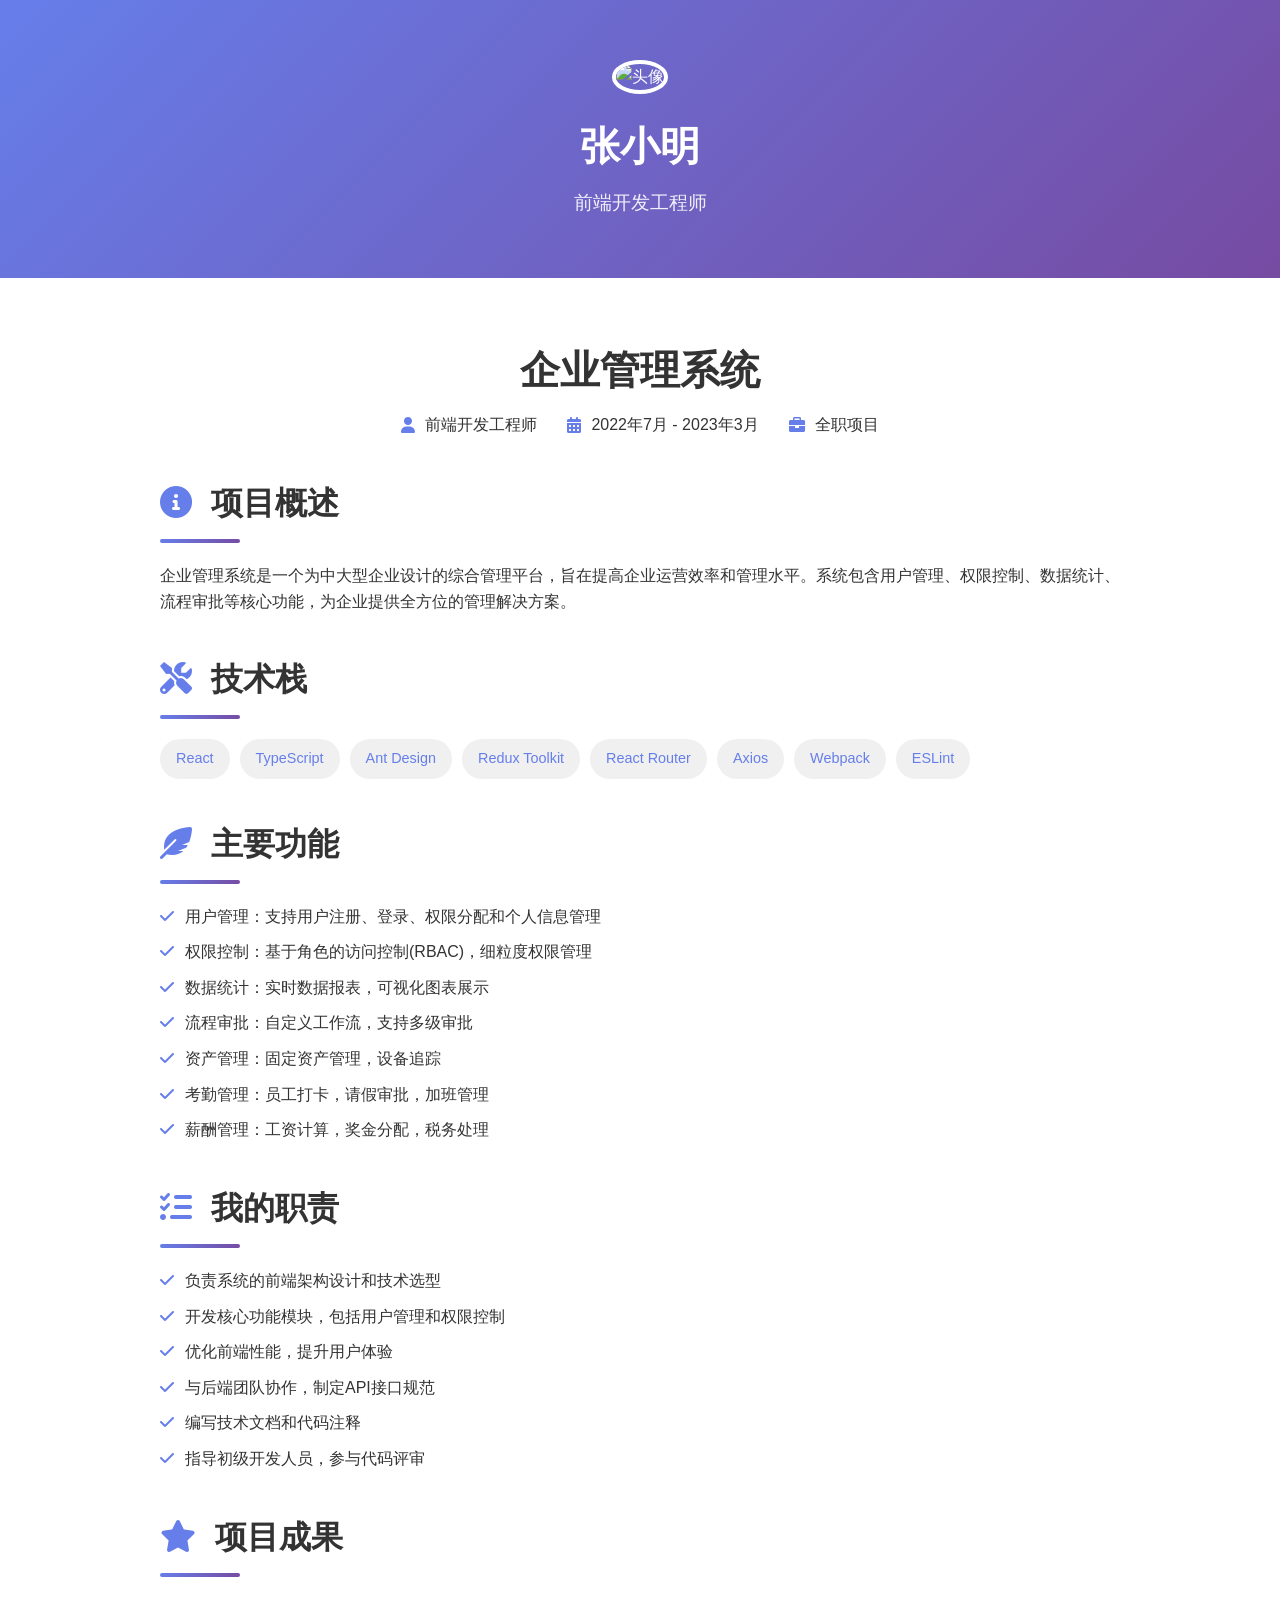
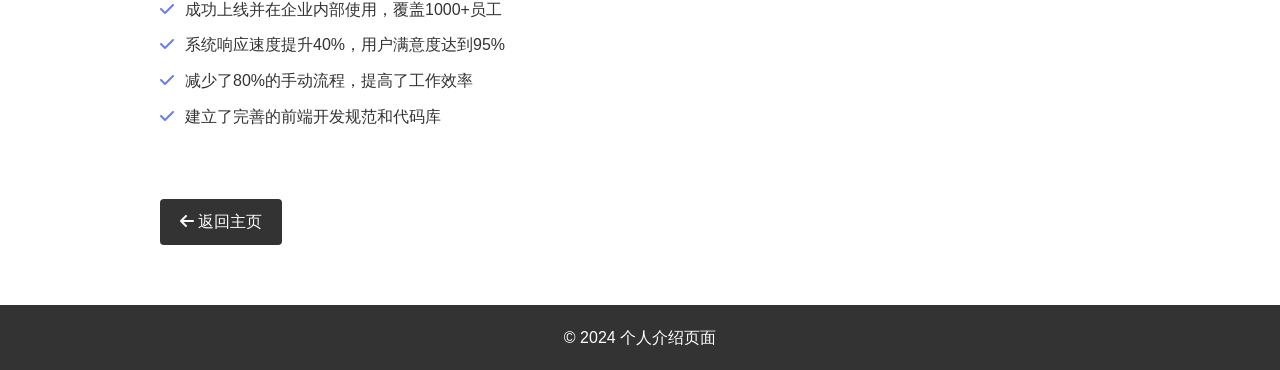
==== project1.html @ 8e8e8bc1 "Add files via upload" ====
<!DOCTYPE html>
<html lang="zh-CN">
<head>
    <meta charset="UTF-8">
    <meta name="viewport" content="width=device-width, initial-scale=1.0">
    <title>企业管理系统 - 项目详情</title>
    <link rel="stylesheet" href="style.css">
    <link rel="stylesheet" href="https://cdnjs.cloudflare.com/ajax/libs/font-awesome/6.0.0-beta3/css/all.min.css">
    <style>
        .project-detail {
            padding: 60px 0;
            background-color: white;
        }
        
        .project-header {
            text-align: center;
            margin-bottom: 40px;
        }
        
        .project-header h1 {
            font-size: 2.5rem;
            color: #333;
            margin-bottom: 10px;
        }
        
        .project-meta {
            display: flex;
            justify-content: center;
            gap: 30px;
            margin-bottom: 30px;
            flex-wrap: wrap;
        }
        
        .meta-item {
            display: flex;
            align-items: center;
            gap: 10px;
        }
        
        .meta-item i {
            color: #667eea;
        }
        
        .project-content {
            max-width: 1000px;
            margin: 0 auto;
            padding: 0 20px;
        }
        
        .section {
            margin-bottom: 40px;
        }
        
        .section h2 {
            text-align: left;
            margin-bottom: 20px;
        }
        
        .section h2::after {
            margin-left: 0;
        }
        
        .tech-stack {
            display: flex;
            flex-wrap: wrap;
            gap: 10px;
            margin-top: 15px;
        }
        
        .tech-item {
            padding: 8px 16px;
            background-color: #f0f0f0;
            border-radius: 20px;
            font-size: 0.9rem;
            color: #667eea;
            font-weight: 500;
        }
        
        .feature-list {
            list-style: none;
            margin-top: 15px;
        }
        
        .feature-list li {
            margin-bottom: 10px;
            padding-left: 25px;
            position: relative;
        }
        
        .feature-list li::before {
            content: '\f00c';
            font-family: 'Font Awesome 5 Free';
            font-weight: 900;
            position: absolute;
            left: 0;
            color: #667eea;
        }
        
        .back-link {
            display: inline-block;
            margin-top: 30px;
            padding: 10px 20px;
            background-color: #333;
            color: white;
            border-radius: 4px;
            text-decoration: none;
            transition: background-color 0.3s ease;
        }
        
        .back-link:hover {
            background-color: #555;
        }
        
        @media screen and (max-width: 768px) {
            .project-header h1 {
                font-size: 2rem;
            }
            
            .project-meta {
                flex-direction: column;
                align-items: center;
                gap: 15px;
            }
        }
    </style>
</head>
<body>
    <header class="header">
        <div class="container">
            <div class="profile">
                <img src="https://trae-api-cn.mchost.guru/api/ide/v1/text_to_image?prompt=professional%20avatar%20portrait%20of%20a%20software%20engineer&image_size=square" alt="头像" class="avatar">
                <h1 class="name">张小明</h1>
                <p class="title">前端开发工程师</p>
            </div>
        </div>
    </header>

    <section class="project-detail">
        <div class="container">
            <div class="project-header">
                <h1>企业管理系统</h1>
                <div class="project-meta">
                    <div class="meta-item">
                        <i class="fas fa-user"></i>
                        <span>前端开发工程师</span>
                    </div>
                    <div class="meta-item">
                        <i class="fas fa-calendar-alt"></i>
                        <span>2022年7月 - 2023年3月</span>
                    </div>
                    <div class="meta-item">
                        <i class="fas fa-briefcase"></i>
                        <span>全职项目</span>
                    </div>
                </div>
            </div>

            <div class="project-content">
                <div class="section">
                    <h2><i class="fas fa-info-circle"></i> 项目概述</h2>
                    <p>企业管理系统是一个为中大型企业设计的综合管理平台，旨在提高企业运营效率和管理水平。系统包含用户管理、权限控制、数据统计、流程审批等核心功能，为企业提供全方位的管理解决方案。</p>
                </div>

                <div class="section">
                    <h2><i class="fas fa-tools"></i> 技术栈</h2>
                    <div class="tech-stack">
                        <span class="tech-item">React</span>
                        <span class="tech-item">TypeScript</span>
                        <span class="tech-item">Ant Design</span>
                        <span class="tech-item">Redux Toolkit</span>
                        <span class="tech-item">React Router</span>
                        <span class="tech-item">Axios</span>
                        <span class="tech-item">Webpack</span>
                        <span class="tech-item">ESLint</span>
                    </div>
                </div>

                <div class="section">
                    <h2><i class="fas fa-feather-alt"></i> 主要功能</h2>
                    <ul class="feature-list">
                        <li>用户管理：支持用户注册、登录、权限分配和个人信息管理</li>
                        <li>权限控制：基于角色的访问控制(RBAC)，细粒度权限管理</li>
                        <li>数据统计：实时数据报表，可视化图表展示</li>
                        <li>流程审批：自定义工作流，支持多级审批</li>
                        <li>资产管理：固定资产管理，设备追踪</li>
                        <li>考勤管理：员工打卡，请假审批，加班管理</li>
                        <li>薪酬管理：工资计算，奖金分配，税务处理</li>
                    </ul>
                </div>

                <div class="section">
                    <h2><i class="fas fa-tasks"></i> 我的职责</h2>
                    <ul class="feature-list">
                        <li>负责系统的前端架构设计和技术选型</li>
                        <li>开发核心功能模块，包括用户管理和权限控制</li>
                        <li>优化前端性能，提升用户体验</li>
                        <li>与后端团队协作，制定API接口规范</li>
                        <li>编写技术文档和代码注释</li>
                        <li>指导初级开发人员，参与代码评审</li>
                    </ul>
                </div>

                <div class="section">
                    <h2><i class="fas fa-star"></i> 项目成果</h2>
                    <ul class="feature-list">
                        <li>成功上线并在企业内部使用，覆盖1000+员工</li>
                        <li>系统响应速度提升40%，用户满意度达到95%</li>
                        <li>减少了80%的手动流程，提高了工作效率</li>
                        <li>建立了完善的前端开发规范和代码库</li>
                    </ul>
                </div>

                <a href="index.html" class="back-link"><i class="fas fa-arrow-left"></i> 返回主页</a>
            </div>
        </div>
    </section>

    <footer class="footer">
        <div class="container">
            <p>&copy; 2024 个人介绍页面</p>
        </div>
    </footer>
</body>
</html>
---- style.css ----
* {
    margin: 0;
    padding: 0;
    box-sizing: border-box;
}

body {
    font-family: 'Segoe UI', Tahoma, Geneva, Verdana, sans-serif;
    line-height: 1.6;
    color: #333;
    background-color: #f5f5f5;
}

.container {
    max-width: 1200px;
    margin: 0 auto;
    padding: 0 20px;
}

.header {
    background: linear-gradient(135deg, #667eea 0%, #764ba2 100%);
    color: white;
    padding: 60px 0;
    text-align: center;
}

.profile {
    display: inline-block;
    text-align: center;
}

.avatar {
    width: 150px;
    height: 150px;
    border-radius: 50%;
    border: 4px solid white;
    margin-bottom: 20px;
    object-fit: cover;
}

.name {
    font-size: 2.5rem;
    margin-bottom: 10px;
}

.title {
    font-size: 1.2rem;
    opacity: 0.9;
}

section {
    padding: 60px 0;
}

section:nth-child(even) {
    background-color: white;
}

h2 {
    text-align: center;
    margin-bottom: 40px;
    font-size: 2rem;
    color: #333;
    position: relative;
}

h2::after {
    content: '';
    display: block;
    width: 80px;
    height: 4px;
    background: linear-gradient(135deg, #667eea 0%, #764ba2 100%);
    margin: 10px auto 0;
    border-radius: 2px;
}

h2 i {
    margin-right: 10px;
    color: #667eea;
}

.about p {
    text-align: center;
    max-width: 800px;
    margin: 0 auto;
    font-size: 1.1rem;
    line-height: 1.8;
    color: #555;
}

.timeline {
    position: relative;
    max-width: 800px;
    margin: 0 auto;
}

.timeline::after {
    content: '';
    position: absolute;
    width: 6px;
    background-color: #667eea;
    top: 0;
    bottom: 0;
    left: 50%;
    margin-left: -3px;
    border-radius: 3px;
}

.timeline-item {
    padding: 10px 40px;
    position: relative;
    background-color: inherit;
    width: 50%;
}

.timeline-item::after {
    content: '';
    position: absolute;
    width: 25px;
    height: 25px;
    right: -12px;
    background-color: white;
    border: 4px solid #667eea;
    top: 15px;
    border-radius: 50%;
    z-index: 1;
}

.timeline-content {
    padding: 20px;
    background-color: white;
    border-radius: 8px;
    box-shadow: 0 4px 6px rgba(0, 0, 0, 0.1);
}

.timeline-item:nth-child(odd) {
    left: 0;
}

.timeline-item:nth-child(even) {
    left: 50%;
}

.timeline-item:nth-child(even)::after {
    left: -12px;
}

.institution {
    font-weight: bold;
    color: #667eea;
    margin: 5px 0;
}

.period {
    color: #888;
    font-size: 0.9rem;
    margin: 5px 0;
}

.description {
    margin-top: 10px;
    line-height: 1.6;
}

.project-list {
    display: grid;
    grid-template-columns: repeat(auto-fit, minmax(300px, 1fr));
    gap: 30px;
    max-width: 1000px;
    margin: 0 auto;
}



.project-link {
    text-decoration: none;
    color: inherit;
}

.project-item {
    background-color: white;
    padding: 25px;
    border-radius: 8px;
    box-shadow: 0 4px 6px rgba(0, 0, 0, 0.1);
    transition: transform 0.3s ease, box-shadow 0.3s ease;
    position: relative;
    overflow: hidden;
}

.project-item:hover {
    transform: translateY(-5px);
    box-shadow: 0 10px 20px rgba(0, 0, 0, 0.1);
}

.project-item h3 {
    color: #667eea;
    margin-bottom: 10px;
}

.project-btn {
    display: inline-block;
    margin-top: 15px;
    padding: 8px 16px;
    background: linear-gradient(135deg, #667eea 0%, #764ba2 100%);
    color: white;
    border-radius: 4px;
    font-size: 0.9rem;
    transition: transform 0.3s ease;
}

.project-btn:hover {
    transform: translateX(5px);
}

.role {
    font-weight: bold;
    margin: 5px 0;
}

.contact-info {
    display: flex;
    flex-wrap: wrap;
    justify-content: center;
    gap: 30px;
    max-width: 800px;
    margin: 0 auto;
}

.contact-item {
    display: flex;
    align-items: center;
    gap: 10px;
    padding: 15px 20px;
    background-color: white;
    border-radius: 8px;
    box-shadow: 0 4px 6px rgba(0, 0, 0, 0.1);
    transition: transform 0.3s ease;
}

.contact-item:hover {
    transform: translateY(-3px);
    box-shadow: 0 8px 15px rgba(0, 0, 0, 0.1);
}

.contact-item i {
    color: #667eea;
    font-size: 1.2rem;
}

.contact-item a {
    color: #667eea;
    text-decoration: none;
    transition: color 0.3s ease;
}

.contact-item a:hover {
    color: #764ba2;
    text-decoration: underline;
}

.footer {
    background-color: #333;
    color: white;
    text-align: center;
    padding: 20px 0;
}

@media screen and (max-width: 768px) {
    .timeline::after {
        left: 31px;
    }
    
    .timeline-item {
        width: 100%;
        padding-left: 70px;
        padding-right: 25px;
    }
    
    .timeline-item:nth-child(even) {
        left: 0%;
    }
    
    .timeline-item::after {
        left: 19px;
    }
    
    .timeline-item:nth-child(even)::after {
        left: 19px;
    }
    
    .contact-info {
        flex-direction: column;
        align-items: center;
    }
    
    .contact-item {
        width: 100%;
        max-width: 300px;
        justify-content: center;
    }
    
    .name {
        font-size: 2rem;
    }
    
    h2 {
        font-size: 1.5rem;
    }
}

@media screen and (max-width: 480px) {
    .header {
        padding: 40px 0;
    }
    
    .avatar {
        width: 120px;
        height: 120px;
    }
    
    section {
        padding: 40px 0;
    }
    
    .project-list {
        grid-template-columns: 1fr;
    }
}
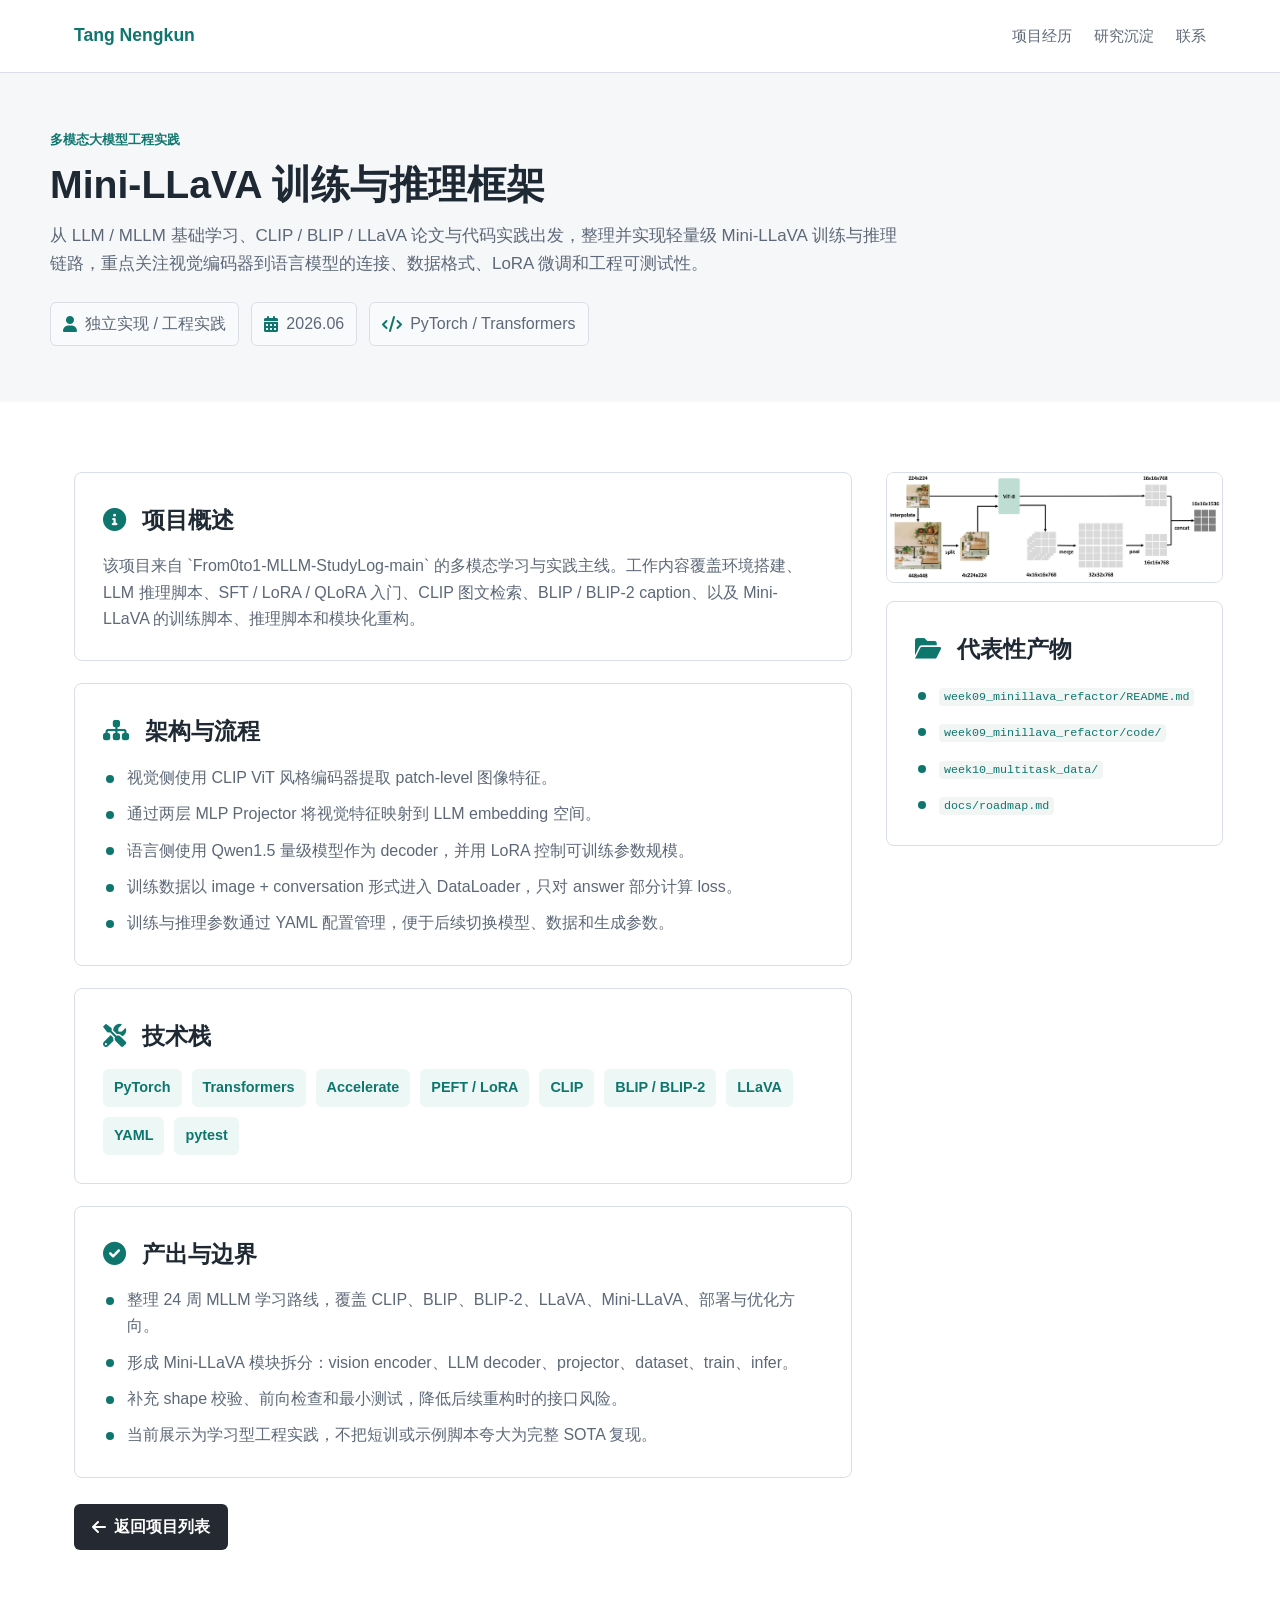
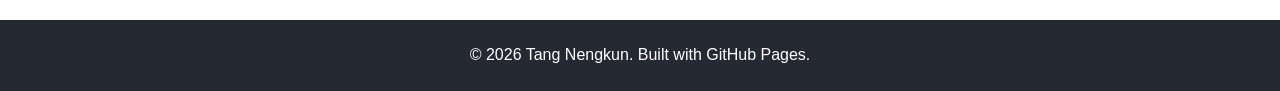
==== commit bad5faf7: "Update portfolio project experience" ====
--- a/project1.html
+++ b/project1.html
@@ -1,224 +1,110 @@
-<!DOCTYPE html>
-<html lang="zh-CN">
-<head>
-    <meta charset="UTF-8">
-    <meta name="viewport" content="width=device-width, initial-scale=1.0">
-    <title>企业管理系统 - 项目详情</title>
-    <link rel="stylesheet" href="style.css">
-    <link rel="stylesheet" href="https://cdnjs.cloudflare.com/ajax/libs/font-awesome/6.0.0-beta3/css/all.min.css">
-    <style>
-        .project-detail {
-            padding: 60px 0;
-            background-color: white;
-        }
-        
-        .project-header {
-            text-align: center;
-            margin-bottom: 40px;
-        }
-        
-        .project-header h1 {
-            font-size: 2.5rem;
-            color: #333;
-            margin-bottom: 10px;
-        }
-        
-        .project-meta {
-            display: flex;
-            justify-content: center;
-            gap: 30px;
-            margin-bottom: 30px;
-            flex-wrap: wrap;
-        }
-        
-        .meta-item {
-            display: flex;
-            align-items: center;
-            gap: 10px;
-        }
-        
-        .meta-item i {
-            color: #667eea;
-        }
-        
-        .project-content {
-            max-width: 1000px;
-            margin: 0 auto;
-            padding: 0 20px;
-        }
-        
-        .section {
-            margin-bottom: 40px;
-        }
-        
-        .section h2 {
-            text-align: left;
-            margin-bottom: 20px;
-        }
-        
-        .section h2::after {
-            margin-left: 0;
-        }
-        
-        .tech-stack {
-            display: flex;
-            flex-wrap: wrap;
-            gap: 10px;
-            margin-top: 15px;
-        }
-        
-        .tech-item {
-            padding: 8px 16px;
-            background-color: #f0f0f0;
-            border-radius: 20px;
-            font-size: 0.9rem;
-            color: #667eea;
-            font-weight: 500;
-        }
-        
-        .feature-list {
-            list-style: none;
-            margin-top: 15px;
-        }
-        
-        .feature-list li {
-            margin-bottom: 10px;
-            padding-left: 25px;
-            position: relative;
-        }
-        
-        .feature-list li::before {
-            content: '\f00c';
-            font-family: 'Font Awesome 5 Free';
-            font-weight: 900;
-            position: absolute;
-            left: 0;
-            color: #667eea;
-        }
-        
-        .back-link {
-            display: inline-block;
-            margin-top: 30px;
-            padding: 10px 20px;
-            background-color: #333;
-            color: white;
-            border-radius: 4px;
-            text-decoration: none;
-            transition: background-color 0.3s ease;
-        }
-        
-        .back-link:hover {
-            background-color: #555;
-        }
-        
-        @media screen and (max-width: 768px) {
-            .project-header h1 {
-                font-size: 2rem;
-            }
-            
-            .project-meta {
-                flex-direction: column;
-                align-items: center;
-                gap: 15px;
-            }
-        }
-    </style>
-</head>
-<body>
-    <header class="header">
-        <div class="container">
-            <div class="profile">
-                <img src="https://trae-api-cn.mchost.guru/api/ide/v1/text_to_image?prompt=professional%20avatar%20portrait%20of%20a%20software%20engineer&image_size=square" alt="头像" class="avatar">
-                <h1 class="name">张小明</h1>
-                <p class="title">前端开发工程师</p>
-            </div>
-        </div>
-    </header>
-
-    <section class="project-detail">
-        <div class="container">
-            <div class="project-header">
-                <h1>企业管理系统</h1>
-                <div class="project-meta">
-                    <div class="meta-item">
-                        <i class="fas fa-user"></i>
-                        <span>前端开发工程师</span>
-                    </div>
-                    <div class="meta-item">
-                        <i class="fas fa-calendar-alt"></i>
-                        <span>2022年7月 - 2023年3月</span>
-                    </div>
-                    <div class="meta-item">
-                        <i class="fas fa-briefcase"></i>
-                        <span>全职项目</span>
-                    </div>
-                </div>
-            </div>
-
-            <div class="project-content">
-                <div class="section">
-                    <h2><i class="fas fa-info-circle"></i> 项目概述</h2>
-                    <p>企业管理系统是一个为中大型企业设计的综合管理平台，旨在提高企业运营效率和管理水平。系统包含用户管理、权限控制、数据统计、流程审批等核心功能，为企业提供全方位的管理解决方案。</p>
-                </div>
-
-                <div class="section">
-                    <h2><i class="fas fa-tools"></i> 技术栈</h2>
-                    <div class="tech-stack">
-                        <span class="tech-item">React</span>
-                        <span class="tech-item">TypeScript</span>
-                        <span class="tech-item">Ant Design</span>
-                        <span class="tech-item">Redux Toolkit</span>
-                        <span class="tech-item">React Router</span>
-                        <span class="tech-item">Axios</span>
-                        <span class="tech-item">Webpack</span>
-                        <span class="tech-item">ESLint</span>
-                    </div>
-                </div>
-
-                <div class="section">
-                    <h2><i class="fas fa-feather-alt"></i> 主要功能</h2>
-                    <ul class="feature-list">
-                        <li>用户管理：支持用户注册、登录、权限分配和个人信息管理</li>
-                        <li>权限控制：基于角色的访问控制(RBAC)，细粒度权限管理</li>
-                        <li>数据统计：实时数据报表，可视化图表展示</li>
-                        <li>流程审批：自定义工作流，支持多级审批</li>
-                        <li>资产管理：固定资产管理，设备追踪</li>
-                        <li>考勤管理：员工打卡，请假审批，加班管理</li>
-                        <li>薪酬管理：工资计算，奖金分配，税务处理</li>
-                    </ul>
-                </div>
-
-                <div class="section">
-                    <h2><i class="fas fa-tasks"></i> 我的职责</h2>
-                    <ul class="feature-list">
-                        <li>负责系统的前端架构设计和技术选型</li>
-                        <li>开发核心功能模块，包括用户管理和权限控制</li>
-                        <li>优化前端性能，提升用户体验</li>
-                        <li>与后端团队协作，制定API接口规范</li>
-                        <li>编写技术文档和代码注释</li>
-                        <li>指导初级开发人员，参与代码评审</li>
-                    </ul>
-                </div>
-
-                <div class="section">
-                    <h2><i class="fas fa-star"></i> 项目成果</h2>
-                    <ul class="feature-list">
-                        <li>成功上线并在企业内部使用，覆盖1000+员工</li>
-                        <li>系统响应速度提升40%，用户满意度达到95%</li>
-                        <li>减少了80%的手动流程，提高了工作效率</li>
-                        <li>建立了完善的前端开发规范和代码库</li>
-                    </ul>
-                </div>
-
-                <a href="index.html" class="back-link"><i class="fas fa-arrow-left"></i> 返回主页</a>
-            </div>
-        </div>
-    </section>
-
-    <footer class="footer">
-        <div class="container">
-            <p>&copy; 2024 个人介绍页面</p>
-        </div>
-    </footer>
-</body>
-</html>+<!DOCTYPE html>
+<html lang="zh-CN">
+<head>
+    <meta charset="UTF-8">
+    <meta name="viewport" content="width=device-width, initial-scale=1.0">
+    <title>Mini-LLaVA 训练与推理框架 | 项目详情</title>
+    <link rel="stylesheet" href="style.css">
+    <link rel="stylesheet" href="https://cdnjs.cloudflare.com/ajax/libs/font-awesome/6.0.0-beta3/css/all.min.css">
+</head>
+<body>
+    <header class="detail-header">
+        <nav class="nav container" aria-label="主导航">
+            <a class="brand" href="index.html">Tang Nengkun</a>
+            <div class="nav-links">
+                <a href="index.html#projects">项目经历</a>
+                <a href="index.html#research">研究沉淀</a>
+                <a href="index.html#contact">联系</a>
+            </div>
+        </nav>
+    </header>
+
+    <main>
+        <section class="detail-hero container">
+            <p class="eyebrow">多模态大模型工程实践</p>
+            <h1>Mini-LLaVA 训练与推理框架</h1>
+            <p class="detail-summary">
+                从 LLM / MLLM 基础学习、CLIP / BLIP / LLaVA 论文与代码实践出发，整理并实现轻量级 Mini-LLaVA
+                训练与推理链路，重点关注视觉编码器到语言模型的连接、数据格式、LoRA 微调和工程可测试性。
+            </p>
+            <div class="project-meta">
+                <span class="meta-item"><i class="fas fa-user"></i> 独立实现 / 工程实践</span>
+                <span class="meta-item"><i class="fas fa-calendar-alt"></i> 2026.06</span>
+                <span class="meta-item"><i class="fas fa-code"></i> PyTorch / Transformers</span>
+            </div>
+        </section>
+
+        <section class="section-band">
+            <div class="container detail-layout">
+                <div>
+                    <section class="content-section">
+                        <h2><i class="fas fa-info-circle"></i> 项目概述</h2>
+                        <p>
+                            该项目来自 `From0to1-MLLM-StudyLog-main` 的多模态学习与实践主线。工作内容覆盖环境搭建、
+                            LLM 推理脚本、SFT / LoRA / QLoRA 入门、CLIP 图文检索、BLIP / BLIP-2 caption、以及
+                            Mini-LLaVA 的训练脚本、推理脚本和模块化重构。
+                        </p>
+                    </section>
+
+                    <section class="content-section">
+                        <h2><i class="fas fa-sitemap"></i> 架构与流程</h2>
+                        <ul class="feature-list">
+                            <li>视觉侧使用 CLIP ViT 风格编码器提取 patch-level 图像特征。</li>
+                            <li>通过两层 MLP Projector 将视觉特征映射到 LLM embedding 空间。</li>
+                            <li>语言侧使用 Qwen1.5 量级模型作为 decoder，并用 LoRA 控制可训练参数规模。</li>
+                            <li>训练数据以 image + conversation 形式进入 DataLoader，只对 answer 部分计算 loss。</li>
+                            <li>训练与推理参数通过 YAML 配置管理，便于后续切换模型、数据和生成参数。</li>
+                        </ul>
+                    </section>
+
+                    <section class="content-section">
+                        <h2><i class="fas fa-tools"></i> 技术栈</h2>
+                        <div class="tech-stack">
+                            <span class="tech-item">PyTorch</span>
+                            <span class="tech-item">Transformers</span>
+                            <span class="tech-item">Accelerate</span>
+                            <span class="tech-item">PEFT / LoRA</span>
+                            <span class="tech-item">CLIP</span>
+                            <span class="tech-item">BLIP / BLIP-2</span>
+                            <span class="tech-item">LLaVA</span>
+                            <span class="tech-item">YAML</span>
+                            <span class="tech-item">pytest</span>
+                        </div>
+                    </section>
+
+                    <section class="content-section">
+                        <h2><i class="fas fa-check-circle"></i> 产出与边界</h2>
+                        <ul class="feature-list">
+                            <li>整理 24 周 MLLM 学习路线，覆盖 CLIP、BLIP、BLIP-2、LLaVA、Mini-LLaVA、部署与优化方向。</li>
+                            <li>形成 Mini-LLaVA 模块拆分：vision encoder、LLM decoder、projector、dataset、train、infer。</li>
+                            <li>补充 shape 校验、前向检查和最小测试，降低后续重构时的接口风险。</li>
+                            <li>当前展示为学习型工程实践，不把短训或示例脚本夸大为完整 SOTA 复现。</li>
+                        </ul>
+                    </section>
+
+                    <a href="index.html#projects" class="back-link"><i class="fas fa-arrow-left"></i> 返回项目列表</a>
+                </div>
+
+                <aside class="side-panel" aria-label="项目视觉材料">
+                    <img src="assets/minillava-architecture.png" alt="Mini-LLaVA 视觉编码器、Projector 与语言模型连接示意图">
+                    <section class="content-section">
+                        <h2><i class="fas fa-folder-open"></i> 代表性产物</h2>
+                        <ul class="feature-list">
+                            <li><code>week09_minillava_refactor/README.md</code></li>
+                            <li><code>week09_minillava_refactor/code/</code></li>
+                            <li><code>week10_multitask_data/</code></li>
+                            <li><code>docs/roadmap.md</code></li>
+                        </ul>
+                    </section>
+                </aside>
+            </div>
+        </section>
+    </main>
+
+    <footer class="footer">
+        <div class="container">
+            <p>&copy; 2026 Tang Nengkun. Built with GitHub Pages.</p>
+        </div>
+    </footer>
+</body>
+</html>
--- a/style.css
+++ b/style.css
@@ -1,328 +1,595 @@
-* {
-    margin: 0;
-    padding: 0;
-    box-sizing: border-box;
-}
-
-body {
-    font-family: 'Segoe UI', Tahoma, Geneva, Verdana, sans-serif;
-    line-height: 1.6;
-    color: #333;
-    background-color: #f5f5f5;
-}
-
-.container {
-    max-width: 1200px;
-    margin: 0 auto;
-    padding: 0 20px;
-}
-
-.header {
-    background: linear-gradient(135deg, #667eea 0%, #764ba2 100%);
-    color: white;
-    padding: 60px 0;
-    text-align: center;
-}
-
-.profile {
-    display: inline-block;
-    text-align: center;
-}
-
-.avatar {
-    width: 150px;
-    height: 150px;
-    border-radius: 50%;
-    border: 4px solid white;
-    margin-bottom: 20px;
-    object-fit: cover;
-}
-
-.name {
-    font-size: 2.5rem;
-    margin-bottom: 10px;
-}
-
-.title {
-    font-size: 1.2rem;
-    opacity: 0.9;
-}
-
-section {
-    padding: 60px 0;
-}
-
-section:nth-child(even) {
-    background-color: white;
-}
-
-h2 {
-    text-align: center;
-    margin-bottom: 40px;
-    font-size: 2rem;
-    color: #333;
-    position: relative;
-}
-
-h2::after {
-    content: '';
-    display: block;
-    width: 80px;
-    height: 4px;
-    background: linear-gradient(135deg, #667eea 0%, #764ba2 100%);
-    margin: 10px auto 0;
-    border-radius: 2px;
-}
-
-h2 i {
-    margin-right: 10px;
-    color: #667eea;
-}
-
-.about p {
-    text-align: center;
-    max-width: 800px;
-    margin: 0 auto;
-    font-size: 1.1rem;
-    line-height: 1.8;
-    color: #555;
-}
-
-.timeline {
-    position: relative;
-    max-width: 800px;
-    margin: 0 auto;
-}
-
-.timeline::after {
-    content: '';
-    position: absolute;
-    width: 6px;
-    background-color: #667eea;
-    top: 0;
-    bottom: 0;
-    left: 50%;
-    margin-left: -3px;
-    border-radius: 3px;
-}
-
-.timeline-item {
-    padding: 10px 40px;
-    position: relative;
-    background-color: inherit;
-    width: 50%;
-}
-
-.timeline-item::after {
-    content: '';
-    position: absolute;
-    width: 25px;
-    height: 25px;
-    right: -12px;
-    background-color: white;
-    border: 4px solid #667eea;
-    top: 15px;
-    border-radius: 50%;
-    z-index: 1;
-}
-
-.timeline-content {
-    padding: 20px;
-    background-color: white;
-    border-radius: 8px;
-    box-shadow: 0 4px 6px rgba(0, 0, 0, 0.1);
-}
-
-.timeline-item:nth-child(odd) {
-    left: 0;
-}
-
-.timeline-item:nth-child(even) {
-    left: 50%;
-}
-
-.timeline-item:nth-child(even)::after {
-    left: -12px;
-}
-
-.institution {
-    font-weight: bold;
-    color: #667eea;
-    margin: 5px 0;
-}
-
-.period {
-    color: #888;
-    font-size: 0.9rem;
-    margin: 5px 0;
-}
-
-.description {
-    margin-top: 10px;
-    line-height: 1.6;
-}
-
-.project-list {
-    display: grid;
-    grid-template-columns: repeat(auto-fit, minmax(300px, 1fr));
-    gap: 30px;
-    max-width: 1000px;
-    margin: 0 auto;
-}
-
-
-
-.project-link {
-    text-decoration: none;
-    color: inherit;
-}
-
-.project-item {
-    background-color: white;
-    padding: 25px;
-    border-radius: 8px;
-    box-shadow: 0 4px 6px rgba(0, 0, 0, 0.1);
-    transition: transform 0.3s ease, box-shadow 0.3s ease;
-    position: relative;
-    overflow: hidden;
-}
-
-.project-item:hover {
-    transform: translateY(-5px);
-    box-shadow: 0 10px 20px rgba(0, 0, 0, 0.1);
-}
-
-.project-item h3 {
-    color: #667eea;
-    margin-bottom: 10px;
-}
-
-.project-btn {
-    display: inline-block;
-    margin-top: 15px;
-    padding: 8px 16px;
-    background: linear-gradient(135deg, #667eea 0%, #764ba2 100%);
-    color: white;
-    border-radius: 4px;
-    font-size: 0.9rem;
-    transition: transform 0.3s ease;
-}
-
-.project-btn:hover {
-    transform: translateX(5px);
-}
-
-.role {
-    font-weight: bold;
-    margin: 5px 0;
-}
-
-.contact-info {
-    display: flex;
-    flex-wrap: wrap;
-    justify-content: center;
-    gap: 30px;
-    max-width: 800px;
-    margin: 0 auto;
-}
-
-.contact-item {
-    display: flex;
-    align-items: center;
-    gap: 10px;
-    padding: 15px 20px;
-    background-color: white;
-    border-radius: 8px;
-    box-shadow: 0 4px 6px rgba(0, 0, 0, 0.1);
-    transition: transform 0.3s ease;
-}
-
-.contact-item:hover {
-    transform: translateY(-3px);
-    box-shadow: 0 8px 15px rgba(0, 0, 0, 0.1);
-}
-
-.contact-item i {
-    color: #667eea;
-    font-size: 1.2rem;
-}
-
-.contact-item a {
-    color: #667eea;
-    text-decoration: none;
-    transition: color 0.3s ease;
-}
-
-.contact-item a:hover {
-    color: #764ba2;
-    text-decoration: underline;
-}
-
-.footer {
-    background-color: #333;
-    color: white;
-    text-align: center;
-    padding: 20px 0;
-}
-
-@media screen and (max-width: 768px) {
-    .timeline::after {
-        left: 31px;
-    }
-    
-    .timeline-item {
-        width: 100%;
-        padding-left: 70px;
-        padding-right: 25px;
-    }
-    
-    .timeline-item:nth-child(even) {
-        left: 0%;
-    }
-    
-    .timeline-item::after {
-        left: 19px;
-    }
-    
-    .timeline-item:nth-child(even)::after {
-        left: 19px;
-    }
-    
-    .contact-info {
-        flex-direction: column;
-        align-items: center;
-    }
-    
-    .contact-item {
-        width: 100%;
-        max-width: 300px;
-        justify-content: center;
-    }
-    
-    .name {
-        font-size: 2rem;
-    }
-    
-    h2 {
-        font-size: 1.5rem;
-    }
-}
-
-@media screen and (max-width: 480px) {
-    .header {
-        padding: 40px 0;
-    }
-    
-    .avatar {
-        width: 120px;
-        height: 120px;
-    }
-    
-    section {
-        padding: 40px 0;
-    }
-    
-    .project-list {
-        grid-template-columns: 1fr;
-    }
-}+* {
+    margin: 0;
+    padding: 0;
+    box-sizing: border-box;
+}
+
+:root {
+    --bg: #f6f7f9;
+    --surface: #ffffff;
+    --ink: #1f2933;
+    --muted: #5d6878;
+    --line: #d9dee7;
+    --teal: #0f766e;
+    --blue: #2563eb;
+    --amber: #b7791f;
+    --charcoal: #252a32;
+    --shadow: 0 12px 30px rgba(31, 41, 51, 0.08);
+}
+
+body {
+    font-family: "Segoe UI", "Microsoft YaHei", Arial, sans-serif;
+    line-height: 1.65;
+    color: var(--ink);
+    background: var(--bg);
+}
+
+a {
+    color: inherit;
+}
+
+code {
+    padding: 2px 5px;
+    border-radius: 4px;
+    background: #f1f5f4;
+    color: var(--teal);
+    font-size: 0.9em;
+}
+
+.container {
+    max-width: 1180px;
+    margin: 0 auto;
+    padding: 0 24px;
+}
+
+.narrow {
+    max-width: 900px;
+}
+
+.site-header {
+    background: linear-gradient(135deg, #f4f7fb 0%, #e8f5f2 55%, #fff8eb 100%);
+    border-bottom: 1px solid var(--line);
+}
+
+.nav {
+    min-height: 72px;
+    display: flex;
+    justify-content: space-between;
+    align-items: center;
+    gap: 24px;
+}
+
+.brand {
+    text-decoration: none;
+    font-weight: 700;
+    font-size: 1.1rem;
+    color: var(--teal);
+}
+
+.nav-links {
+    display: flex;
+    gap: 22px;
+    flex-wrap: wrap;
+}
+
+.nav-links a {
+    text-decoration: none;
+    color: var(--muted);
+    font-size: 0.95rem;
+}
+
+.nav-links a:hover {
+    color: var(--teal);
+}
+
+.hero {
+    min-height: 520px;
+    display: grid;
+    grid-template-columns: minmax(0, 1.05fr) minmax(360px, 0.95fr);
+    align-items: center;
+    gap: 44px;
+    padding-top: 54px;
+    padding-bottom: 72px;
+}
+
+.eyebrow,
+.project-kicker {
+    color: var(--teal);
+    font-weight: 700;
+    text-transform: uppercase;
+    font-size: 0.82rem;
+}
+
+.hero h1 {
+    margin-top: 12px;
+    font-size: 3rem;
+    line-height: 1.15;
+}
+
+.hero-text {
+    margin-top: 22px;
+    max-width: 690px;
+    color: var(--muted);
+    font-size: 1.08rem;
+}
+
+.hero-actions {
+    display: flex;
+    gap: 14px;
+    flex-wrap: wrap;
+    margin-top: 30px;
+}
+
+.primary-btn,
+.secondary-btn,
+.back-link {
+    display: inline-flex;
+    align-items: center;
+    justify-content: center;
+    gap: 8px;
+    min-height: 42px;
+    padding: 10px 18px;
+    border-radius: 6px;
+    text-decoration: none;
+    font-weight: 700;
+}
+
+.primary-btn {
+    background: var(--teal);
+    color: #ffffff;
+}
+
+.secondary-btn {
+    border: 1px solid var(--line);
+    background: #ffffff;
+    color: var(--ink);
+}
+
+.hero-panel {
+    background: #111827;
+    color: #d8dee9;
+    border: 1px solid #2f3a4a;
+    border-radius: 8px;
+    box-shadow: var(--shadow);
+    overflow: hidden;
+}
+
+.panel-bar {
+    height: 40px;
+    display: flex;
+    align-items: center;
+    gap: 8px;
+    padding: 0 16px;
+    background: #1b2431;
+}
+
+.panel-bar span {
+    width: 11px;
+    height: 11px;
+    border-radius: 50%;
+    display: inline-block;
+}
+
+.panel-bar span:nth-child(1) { background: #e15759; }
+.panel-bar span:nth-child(2) { background: #f4b942; }
+.panel-bar span:nth-child(3) { background: #34a853; }
+
+.panel-grid {
+    display: grid;
+    gap: 18px;
+    padding: 26px;
+}
+
+.panel-grid div {
+    border-left: 3px solid var(--teal);
+    padding-left: 14px;
+}
+
+.panel-grid strong {
+    display: block;
+    color: #ffffff;
+    margin-bottom: 4px;
+}
+
+.panel-grid span {
+    color: #b8c3d1;
+}
+
+.section-band {
+    padding: 70px 0;
+}
+
+.section-band:nth-of-type(even) {
+    background: var(--surface);
+}
+
+.section-heading {
+    text-align: center;
+    max-width: 760px;
+    margin: 0 auto 38px;
+}
+
+h2 {
+    text-align: center;
+    margin-bottom: 16px;
+    font-size: 2rem;
+}
+
+h2 i {
+    margin-right: 10px;
+    color: var(--teal);
+}
+
+.section-heading p,
+.about p {
+    color: var(--muted);
+    font-size: 1.04rem;
+}
+
+.about p {
+    text-align: center;
+}
+
+.project-list {
+    display: grid;
+    grid-template-columns: repeat(3, minmax(0, 1fr));
+    gap: 24px;
+}
+
+.project-link {
+    text-decoration: none;
+    display: block;
+    height: 100%;
+}
+
+.project-item {
+    height: 100%;
+    background: var(--surface);
+    border: 1px solid var(--line);
+    border-radius: 8px;
+    overflow: hidden;
+    box-shadow: 0 8px 20px rgba(31, 41, 51, 0.06);
+    transition: transform 0.2s ease, box-shadow 0.2s ease, border-color 0.2s ease;
+}
+
+.project-item:hover {
+    transform: translateY(-4px);
+    box-shadow: var(--shadow);
+    border-color: rgba(15, 118, 110, 0.35);
+}
+
+.project-image,
+.project-visual {
+    width: 100%;
+    height: 190px;
+    object-fit: cover;
+    display: block;
+    background: #edf2f7;
+}
+
+.project-image {
+    object-position: center;
+}
+
+.project-visual {
+    display: grid;
+    grid-template-columns: 1fr auto 1fr auto 1fr auto 1fr;
+    align-items: center;
+    gap: 8px;
+    padding: 18px;
+}
+
+.asuka-visual {
+    background:
+        linear-gradient(135deg, rgba(15, 118, 110, 0.12), rgba(183, 121, 31, 0.18)),
+        #fffaf0;
+}
+
+.asuka-visual span {
+    min-height: 52px;
+    display: flex;
+    align-items: center;
+    justify-content: center;
+    padding: 8px;
+    border: 1px solid rgba(31, 41, 51, 0.14);
+    border-radius: 6px;
+    background: #ffffff;
+    font-size: 0.86rem;
+    font-weight: 700;
+    text-align: center;
+}
+
+.asuka-visual i {
+    color: var(--amber);
+}
+
+.project-body {
+    padding: 22px;
+}
+
+.project-body h3,
+.research-item h3 {
+    font-size: 1.24rem;
+    margin: 8px 0 8px;
+}
+
+.role {
+    font-weight: 700;
+    color: var(--ink);
+}
+
+.period {
+    color: var(--muted);
+    font-size: 0.94rem;
+}
+
+.description {
+    color: var(--muted);
+    margin-top: 12px;
+}
+
+.project-btn {
+    display: inline-flex;
+    align-items: center;
+    gap: 8px;
+    margin-top: 18px;
+    color: var(--blue);
+    font-weight: 700;
+}
+
+.research-list {
+    display: grid;
+    grid-template-columns: repeat(2, minmax(0, 1fr));
+    gap: 22px;
+    max-width: 960px;
+    margin: 0 auto;
+}
+
+.research-item {
+    border-left: 4px solid var(--teal);
+    background: var(--surface);
+    border-radius: 8px;
+    padding: 24px;
+    box-shadow: 0 6px 16px rgba(31, 41, 51, 0.06);
+}
+
+.research-item p {
+    color: var(--muted);
+}
+
+.contact-info {
+    display: flex;
+    flex-wrap: wrap;
+    justify-content: center;
+    gap: 16px;
+}
+
+.contact-item {
+    display: inline-flex;
+    align-items: center;
+    gap: 10px;
+    min-height: 46px;
+    padding: 10px 16px;
+    background: var(--surface);
+    border: 1px solid var(--line);
+    border-radius: 8px;
+    text-decoration: none;
+}
+
+.contact-item i {
+    color: var(--teal);
+}
+
+.footer {
+    background: var(--charcoal);
+    color: #ffffff;
+    text-align: center;
+    padding: 22px 0;
+}
+
+.detail-header {
+    background: var(--surface);
+    border-bottom: 1px solid var(--line);
+}
+
+.detail-hero {
+    padding: 56px 0;
+}
+
+.detail-hero h1 {
+    font-size: 2.45rem;
+    line-height: 1.2;
+    margin: 10px 0 14px;
+}
+
+.detail-summary {
+    color: var(--muted);
+    max-width: 850px;
+    font-size: 1.06rem;
+}
+
+.project-meta {
+    display: flex;
+    flex-wrap: wrap;
+    gap: 12px;
+    margin-top: 24px;
+}
+
+.meta-item {
+    display: inline-flex;
+    align-items: center;
+    gap: 8px;
+    padding: 8px 12px;
+    border: 1px solid var(--line);
+    border-radius: 6px;
+    background: #f9fafb;
+    color: var(--muted);
+}
+
+.meta-item i {
+    color: var(--teal);
+}
+
+.detail-layout {
+    display: grid;
+    grid-template-columns: minmax(0, 1fr) 320px;
+    gap: 34px;
+    align-items: start;
+}
+
+.content-section {
+    background: var(--surface);
+    border: 1px solid var(--line);
+    border-radius: 8px;
+    padding: 28px;
+    margin-bottom: 22px;
+}
+
+.content-section h2 {
+    text-align: left;
+    font-size: 1.45rem;
+    margin-bottom: 14px;
+}
+
+.content-section h2 i {
+    color: var(--teal);
+}
+
+.content-section p {
+    color: var(--muted);
+}
+
+.feature-list {
+    list-style: none;
+    display: grid;
+    gap: 10px;
+    margin-top: 14px;
+}
+
+.feature-list li {
+    position: relative;
+    padding-left: 24px;
+    color: var(--muted);
+}
+
+.feature-list li::before {
+    content: "";
+    width: 8px;
+    height: 8px;
+    background: var(--teal);
+    border-radius: 50%;
+    position: absolute;
+    left: 3px;
+    top: 0.62em;
+}
+
+.tech-stack {
+    display: flex;
+    flex-wrap: wrap;
+    gap: 10px;
+    margin-top: 14px;
+}
+
+.tech-item {
+    padding: 7px 11px;
+    border-radius: 6px;
+    background: #edf7f5;
+    color: var(--teal);
+    font-weight: 700;
+    font-size: 0.9rem;
+}
+
+.side-panel {
+    position: sticky;
+    top: 20px;
+    display: grid;
+    gap: 18px;
+}
+
+.side-panel img,
+.side-visual {
+    width: 100%;
+    border-radius: 8px;
+    border: 1px solid var(--line);
+    background: #ffffff;
+}
+
+.side-visual {
+    padding: 18px;
+}
+
+.flow-list {
+    display: grid;
+    gap: 10px;
+}
+
+.flow-list span {
+    display: block;
+    padding: 10px 12px;
+    border-radius: 6px;
+    border: 1px solid var(--line);
+    background: #ffffff;
+    font-weight: 700;
+}
+
+.back-link {
+    margin-top: 4px;
+    background: var(--charcoal);
+    color: #ffffff;
+}
+
+@media screen and (max-width: 940px) {
+    .hero,
+    .detail-layout {
+        grid-template-columns: 1fr;
+    }
+
+    .hero {
+        min-height: auto;
+    }
+
+    .project-list {
+        grid-template-columns: 1fr;
+    }
+
+    .project-image,
+    .project-visual {
+        height: 220px;
+    }
+
+    .side-panel {
+        position: static;
+    }
+}
+
+@media screen and (max-width: 680px) {
+    .nav {
+        align-items: flex-start;
+        flex-direction: column;
+        padding-top: 18px;
+        padding-bottom: 18px;
+    }
+
+    .hero h1,
+    .detail-hero h1 {
+        font-size: 2.05rem;
+    }
+
+    .section-band {
+        padding: 48px 0;
+    }
+
+    .research-list {
+        grid-template-columns: 1fr;
+    }
+
+    .project-visual {
+        grid-template-columns: 1fr;
+        height: auto;
+    }
+
+    .project-visual i {
+        transform: rotate(90deg);
+        justify-self: center;
+    }
+}
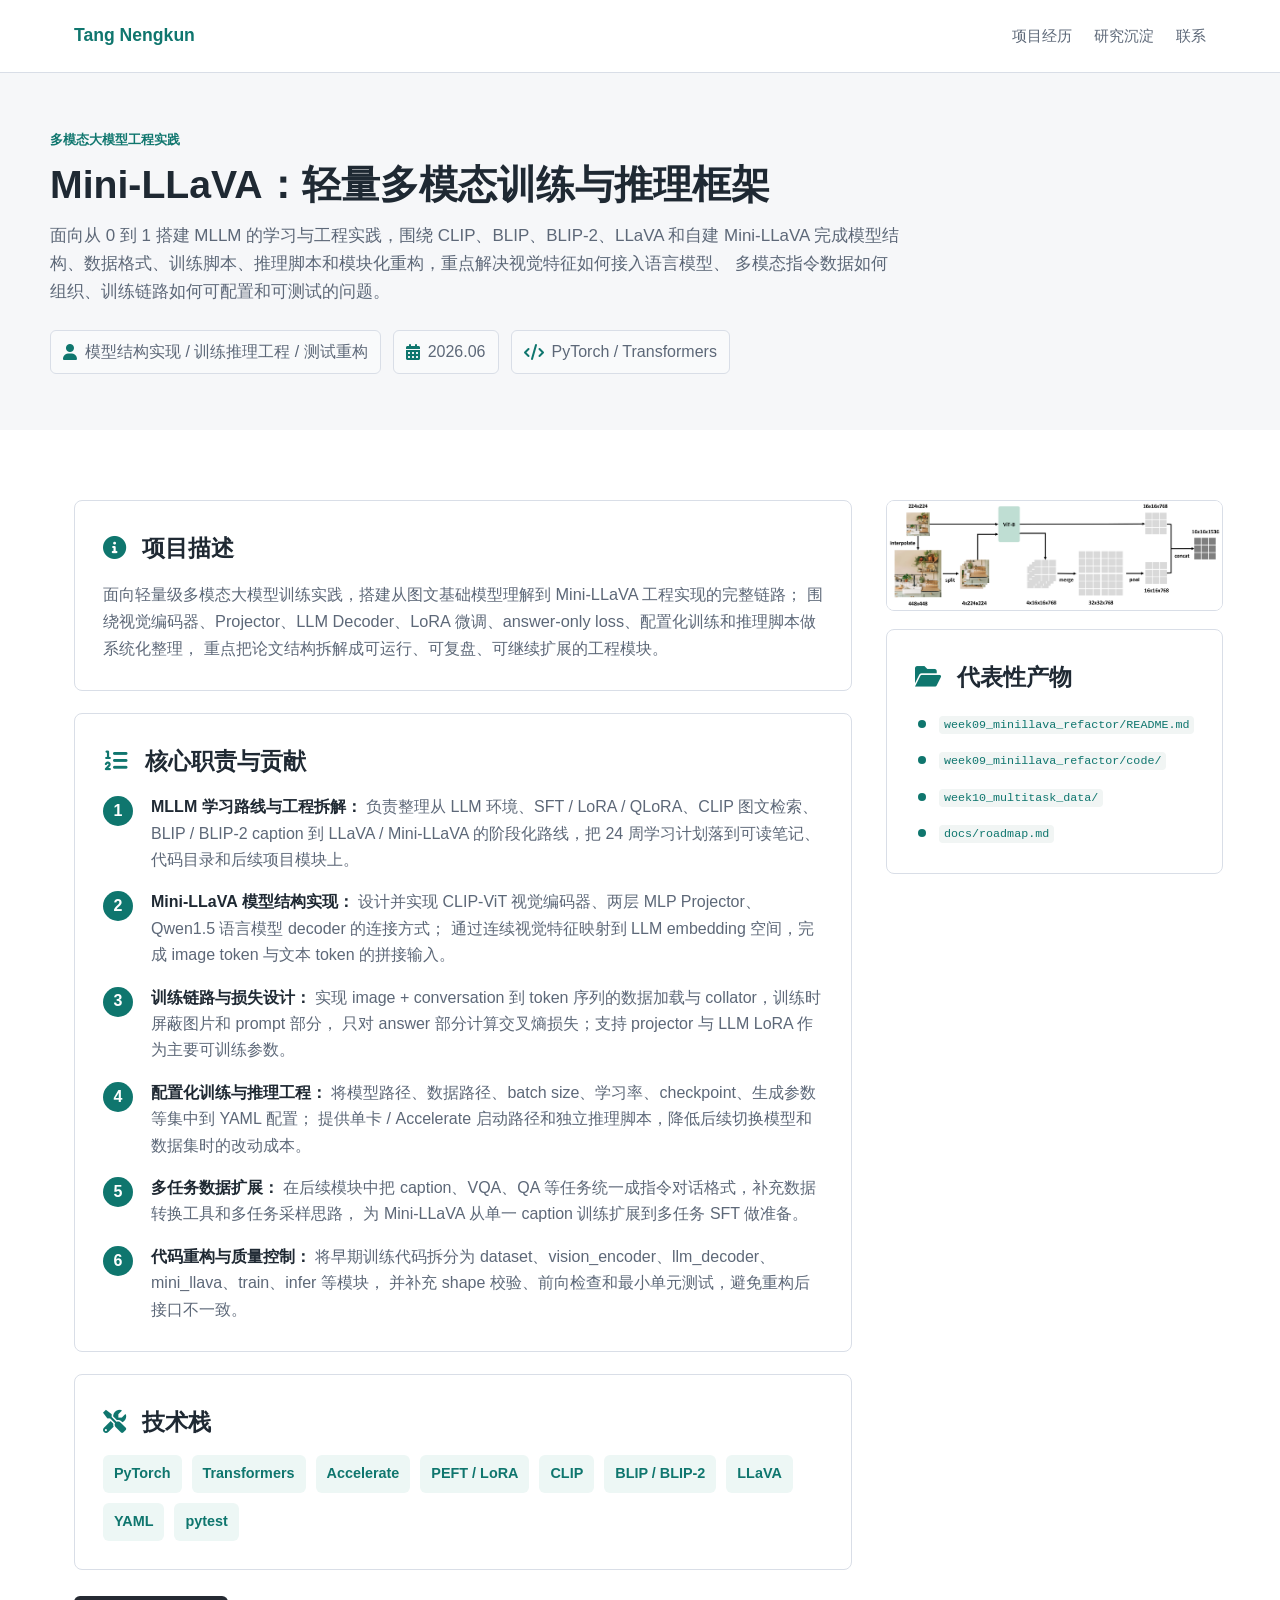
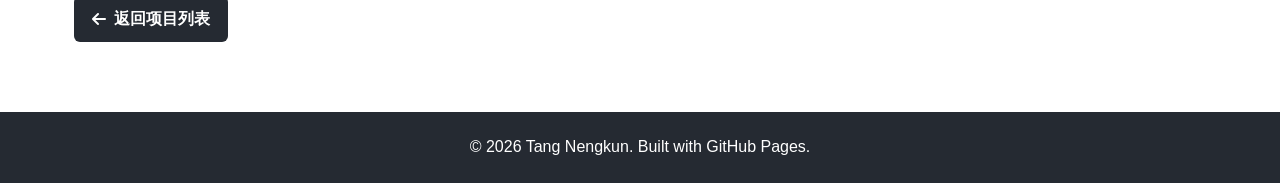
==== commit bfb57a99: "Refine project experience pages" ====
--- a/project1.html
+++ b/project1.html
@@ -3,7 +3,7 @@
 <head>
     <meta charset="UTF-8">
     <meta name="viewport" content="width=device-width, initial-scale=1.0">
-    <title>Mini-LLaVA 训练与推理框架 | 项目详情</title>
+    <title>Mini-LLaVA：轻量多模态训练与推理框架 | 项目详情</title>
     <link rel="stylesheet" href="style.css">
     <link rel="stylesheet" href="https://cdnjs.cloudflare.com/ajax/libs/font-awesome/6.0.0-beta3/css/all.min.css">
 </head>
@@ -22,13 +22,14 @@
     <main>
         <section class="detail-hero container">
             <p class="eyebrow">多模态大模型工程实践</p>
-            <h1>Mini-LLaVA 训练与推理框架</h1>
+            <h1>Mini-LLaVA：轻量多模态训练与推理框架</h1>
             <p class="detail-summary">
-                从 LLM / MLLM 基础学习、CLIP / BLIP / LLaVA 论文与代码实践出发，整理并实现轻量级 Mini-LLaVA
-                训练与推理链路，重点关注视觉编码器到语言模型的连接、数据格式、LoRA 微调和工程可测试性。
+                面向从 0 到 1 搭建 MLLM 的学习与工程实践，围绕 CLIP、BLIP、BLIP-2、LLaVA 和自建 Mini-LLaVA
+                完成模型结构、数据格式、训练脚本、推理脚本和模块化重构，重点解决视觉特征如何接入语言模型、
+                多模态指令数据如何组织、训练链路如何可配置和可测试的问题。
             </p>
             <div class="project-meta">
-                <span class="meta-item"><i class="fas fa-user"></i> 独立实现 / 工程实践</span>
+                <span class="meta-item"><i class="fas fa-user"></i> 模型结构实现 / 训练推理工程 / 测试重构</span>
                 <span class="meta-item"><i class="fas fa-calendar-alt"></i> 2026.06</span>
                 <span class="meta-item"><i class="fas fa-code"></i> PyTorch / Transformers</span>
             </div>
@@ -37,24 +38,49 @@
         <section class="section-band">
             <div class="container detail-layout">
                 <div>
-                    <section class="content-section">
-                        <h2><i class="fas fa-info-circle"></i> 项目概述</h2>
-                        <p>
-                            该项目来自 `From0to1-MLLM-StudyLog-main` 的多模态学习与实践主线。工作内容覆盖环境搭建、
-                            LLM 推理脚本、SFT / LoRA / QLoRA 入门、CLIP 图文检索、BLIP / BLIP-2 caption、以及
-                            Mini-LLaVA 的训练脚本、推理脚本和模块化重构。
+                    <section class="content-section resume-section">
+                        <h2><i class="fas fa-info-circle"></i> 项目描述</h2>
+                        <p class="resume-description">
+                            面向轻量级多模态大模型训练实践，搭建从图文基础模型理解到 Mini-LLaVA 工程实现的完整链路；
+                            围绕视觉编码器、Projector、LLM Decoder、LoRA 微调、answer-only loss、配置化训练和推理脚本做系统化整理，
+                            重点把论文结构拆解成可运行、可复盘、可继续扩展的工程模块。
                         </p>
                     </section>
 
-                    <section class="content-section">
-                        <h2><i class="fas fa-sitemap"></i> 架构与流程</h2>
-                        <ul class="feature-list">
-                            <li>视觉侧使用 CLIP ViT 风格编码器提取 patch-level 图像特征。</li>
-                            <li>通过两层 MLP Projector 将视觉特征映射到 LLM embedding 空间。</li>
-                            <li>语言侧使用 Qwen1.5 量级模型作为 decoder，并用 LoRA 控制可训练参数规模。</li>
-                            <li>训练数据以 image + conversation 形式进入 DataLoader，只对 answer 部分计算 loss。</li>
-                            <li>训练与推理参数通过 YAML 配置管理，便于后续切换模型、数据和生成参数。</li>
-                        </ul>
+                    <section class="content-section resume-section">
+                        <h2><i class="fas fa-list-ol"></i> 核心职责与贡献</h2>
+                        <ol class="contribution-list">
+                            <li>
+                                <strong>MLLM 学习路线与工程拆解：</strong>
+                                负责整理从 LLM 环境、SFT / LoRA / QLoRA、CLIP 图文检索、BLIP / BLIP-2 caption 到 LLaVA / Mini-LLaVA
+                                的阶段化路线，把 24 周学习计划落到可读笔记、代码目录和后续项目模块上。
+                            </li>
+                            <li>
+                                <strong>Mini-LLaVA 模型结构实现：</strong>
+                                设计并实现 CLIP-ViT 视觉编码器、两层 MLP Projector、Qwen1.5 语言模型 decoder 的连接方式；
+                                通过连续视觉特征映射到 LLM embedding 空间，完成 image token 与文本 token 的拼接输入。
+                            </li>
+                            <li>
+                                <strong>训练链路与损失设计：</strong>
+                                实现 image + conversation 到 token 序列的数据加载与 collator，训练时屏蔽图片和 prompt 部分，
+                                只对 answer 部分计算交叉熵损失；支持 projector 与 LLM LoRA 作为主要可训练参数。
+                            </li>
+                            <li>
+                                <strong>配置化训练与推理工程：</strong>
+                                将模型路径、数据路径、batch size、学习率、checkpoint、生成参数等集中到 YAML 配置；
+                                提供单卡 / Accelerate 启动路径和独立推理脚本，降低后续切换模型和数据集时的改动成本。
+                            </li>
+                            <li>
+                                <strong>多任务数据扩展：</strong>
+                                在后续模块中把 caption、VQA、QA 等任务统一成指令对话格式，补充数据转换工具和多任务采样思路，
+                                为 Mini-LLaVA 从单一 caption 训练扩展到多任务 SFT 做准备。
+                            </li>
+                            <li>
+                                <strong>代码重构与质量控制：</strong>
+                                将早期训练代码拆分为 dataset、vision_encoder、llm_decoder、mini_llava、train、infer 等模块，
+                                并补充 shape 校验、前向检查和最小单元测试，避免重构后接口不一致。
+                            </li>
+                        </ol>
                     </section>
 
                     <section class="content-section">
@@ -70,16 +96,6 @@
                             <span class="tech-item">YAML</span>
                             <span class="tech-item">pytest</span>
                         </div>
-                    </section>
-
-                    <section class="content-section">
-                        <h2><i class="fas fa-check-circle"></i> 产出与边界</h2>
-                        <ul class="feature-list">
-                            <li>整理 24 周 MLLM 学习路线，覆盖 CLIP、BLIP、BLIP-2、LLaVA、Mini-LLaVA、部署与优化方向。</li>
-                            <li>形成 Mini-LLaVA 模块拆分：vision encoder、LLM decoder、projector、dataset、train、infer。</li>
-                            <li>补充 shape 校验、前向检查和最小测试，降低后续重构时的接口风险。</li>
-                            <li>当前展示为学习型工程实践，不把短训或示例脚本夸大为完整 SOTA 复现。</li>
-                        </ul>
                     </section>
 
                     <a href="index.html#projects" class="back-link"><i class="fas fa-arrow-left"></i> 返回项目列表</a>
--- a/style.css
+++ b/style.css
@@ -459,6 +459,46 @@
     color: var(--muted);
 }
 
+.resume-description {
+    font-size: 1.02rem;
+    color: var(--ink);
+}
+
+.contribution-list {
+    counter-reset: item;
+    list-style: none;
+    display: grid;
+    gap: 16px;
+    margin-top: 14px;
+}
+
+.contribution-list li {
+    counter-increment: item;
+    position: relative;
+    padding-left: 48px;
+    color: var(--muted);
+}
+
+.contribution-list li::before {
+    content: counter(item);
+    position: absolute;
+    left: 0;
+    top: 2px;
+    width: 30px;
+    height: 30px;
+    border-radius: 50%;
+    display: inline-flex;
+    align-items: center;
+    justify-content: center;
+    background: var(--teal);
+    color: #ffffff;
+    font-weight: 800;
+}
+
+.contribution-list strong {
+    color: var(--ink);
+}
+
 .feature-list {
     list-style: none;
     display: grid;
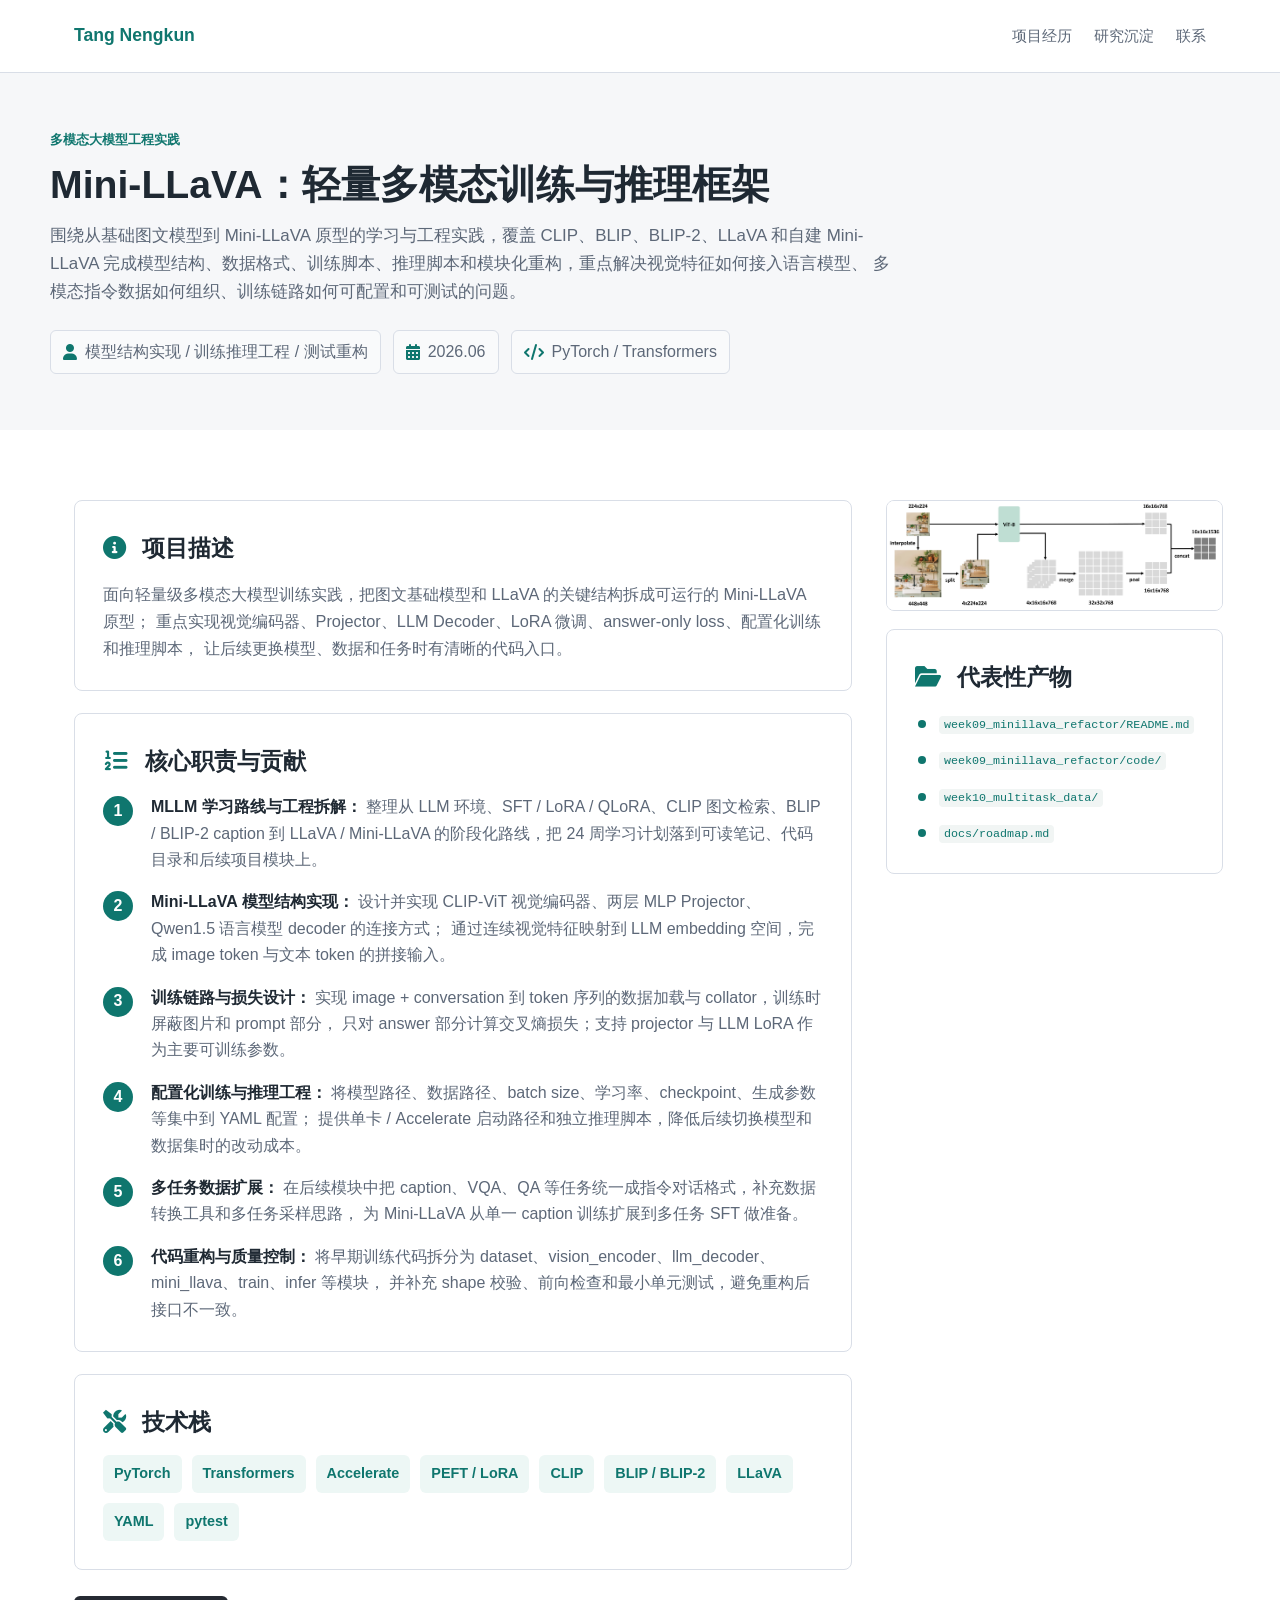
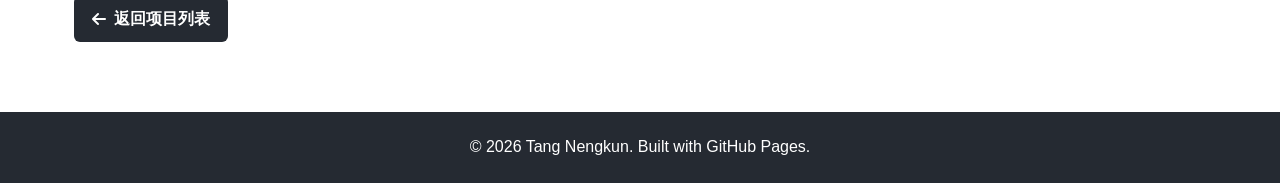
==== commit 44ffd579: "Polish portfolio copy for internship applications" ====
--- a/project1.html
+++ b/project1.html
@@ -24,7 +24,7 @@
             <p class="eyebrow">多模态大模型工程实践</p>
             <h1>Mini-LLaVA：轻量多模态训练与推理框架</h1>
             <p class="detail-summary">
-                面向从 0 到 1 搭建 MLLM 的学习与工程实践，围绕 CLIP、BLIP、BLIP-2、LLaVA 和自建 Mini-LLaVA
+                围绕从基础图文模型到 Mini-LLaVA 原型的学习与工程实践，覆盖 CLIP、BLIP、BLIP-2、LLaVA 和自建 Mini-LLaVA
                 完成模型结构、数据格式、训练脚本、推理脚本和模块化重构，重点解决视觉特征如何接入语言模型、
                 多模态指令数据如何组织、训练链路如何可配置和可测试的问题。
             </p>
@@ -41,9 +41,9 @@
                     <section class="content-section resume-section">
                         <h2><i class="fas fa-info-circle"></i> 项目描述</h2>
                         <p class="resume-description">
-                            面向轻量级多模态大模型训练实践，搭建从图文基础模型理解到 Mini-LLaVA 工程实现的完整链路；
-                            围绕视觉编码器、Projector、LLM Decoder、LoRA 微调、answer-only loss、配置化训练和推理脚本做系统化整理，
-                            重点把论文结构拆解成可运行、可复盘、可继续扩展的工程模块。
+                            面向轻量级多模态大模型训练实践，把图文基础模型和 LLaVA 的关键结构拆成可运行的 Mini-LLaVA 原型；
+                            重点实现视觉编码器、Projector、LLM Decoder、LoRA 微调、answer-only loss、配置化训练和推理脚本，
+                            让后续更换模型、数据和任务时有清晰的代码入口。
                         </p>
                     </section>
 
@@ -52,7 +52,7 @@
                         <ol class="contribution-list">
                             <li>
                                 <strong>MLLM 学习路线与工程拆解：</strong>
-                                负责整理从 LLM 环境、SFT / LoRA / QLoRA、CLIP 图文检索、BLIP / BLIP-2 caption 到 LLaVA / Mini-LLaVA
+                                整理从 LLM 环境、SFT / LoRA / QLoRA、CLIP 图文检索、BLIP / BLIP-2 caption 到 LLaVA / Mini-LLaVA
                                 的阶段化路线，把 24 周学习计划落到可读笔记、代码目录和后续项目模块上。
                             </li>
                             <li>
